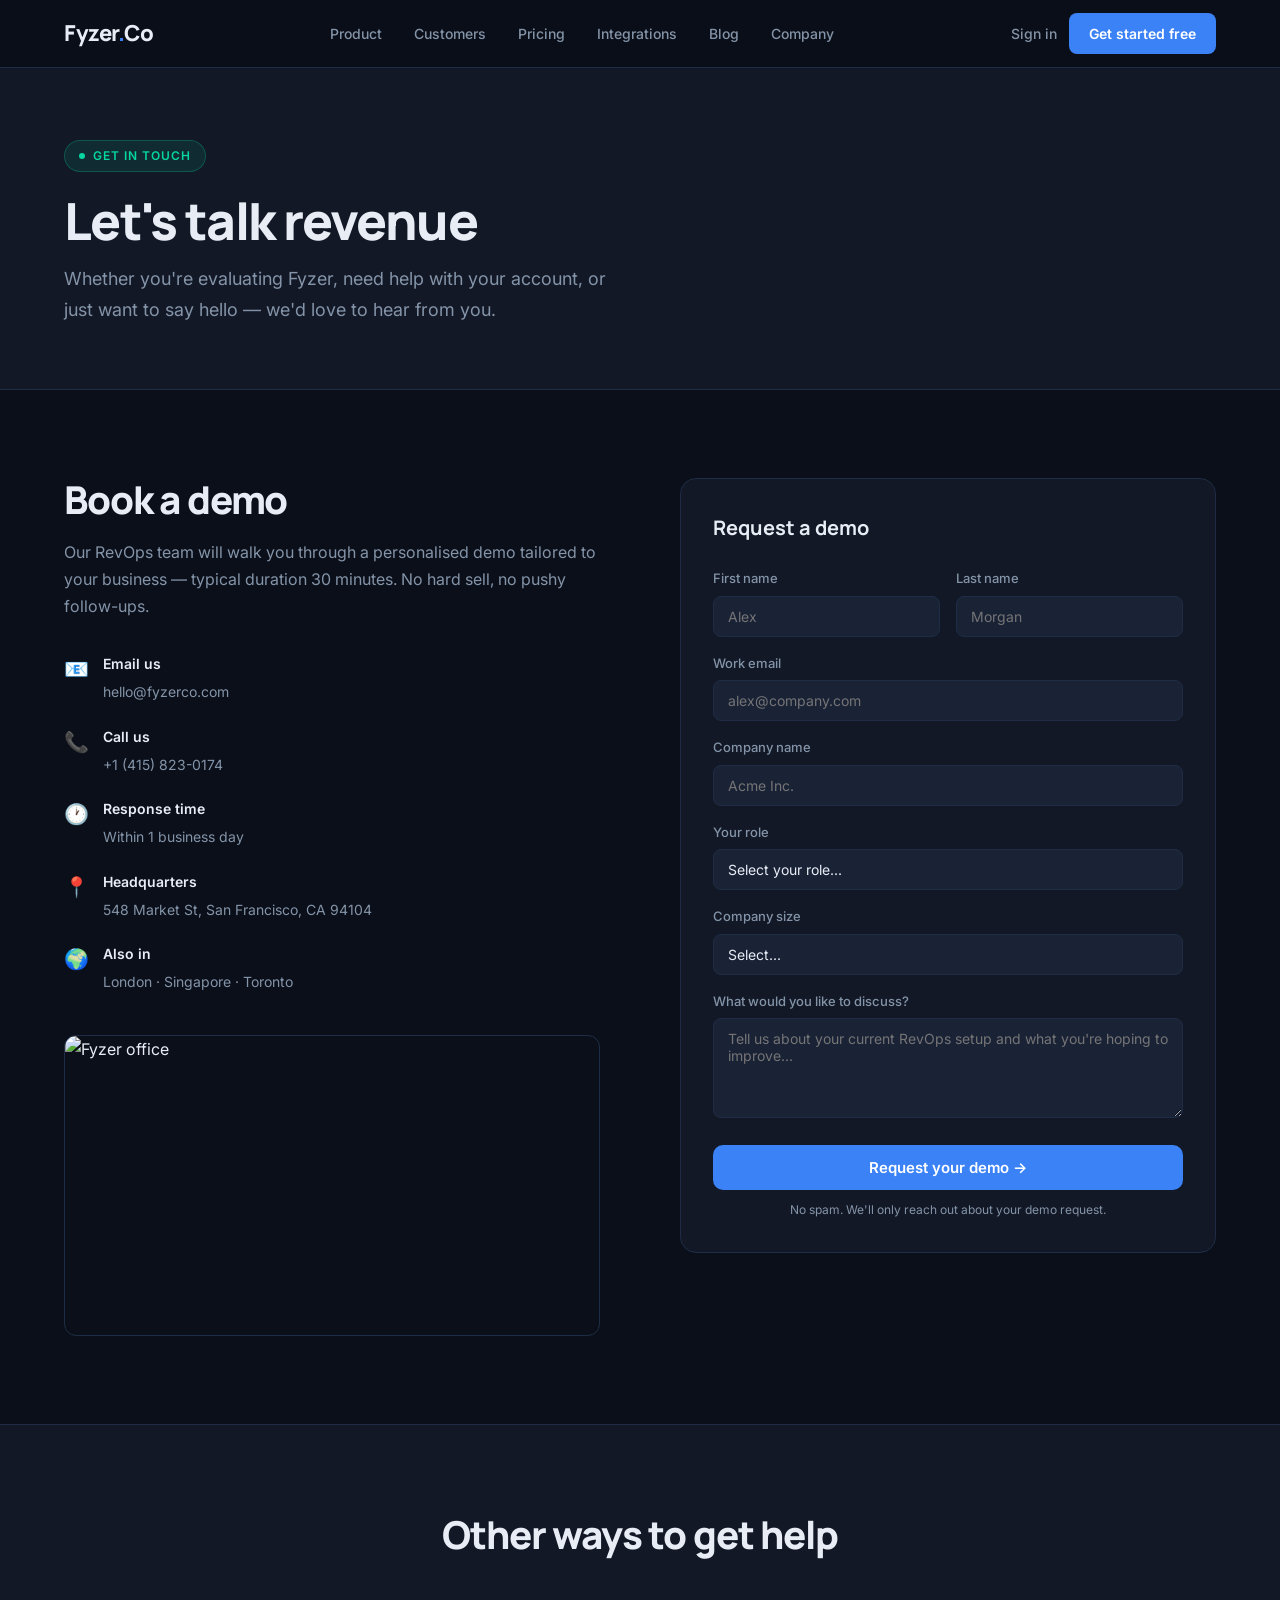
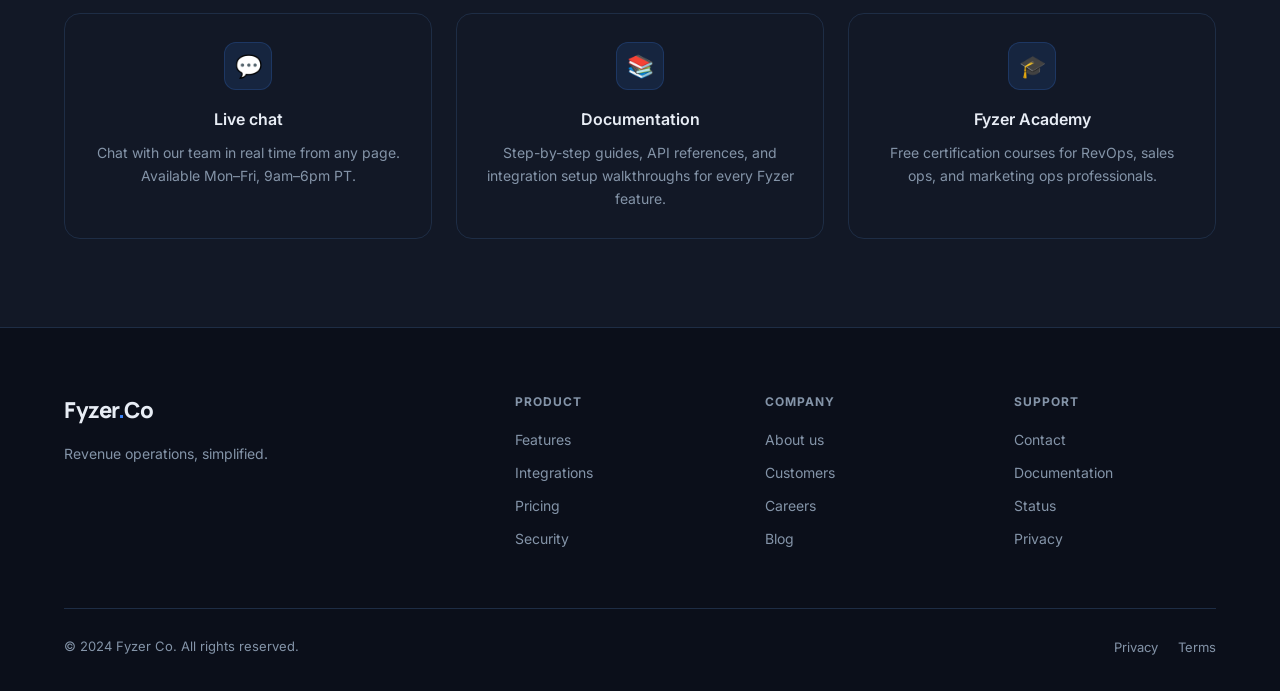
==== contact.html @ ff18b9e4 "Add files via upload" ====
<!DOCTYPE html>
<html lang="en">
<head>
<meta charset="UTF-8"><meta name="viewport" content="width=device-width,initial-scale=1.0">
<title>Contact — Fyzer Co</title>
<link rel="preconnect" href="https://fonts.googleapis.com">
<link rel="stylesheet" href="https://fonts.googleapis.com/css2?family=Inter:wght@400;500;600&family=Manrope:wght@700;800&display=swap">
<link rel="stylesheet" href="styles.css">
</head>
<body>
<nav>
  <a href="index.html" class="logo">Fyzer<span class="dot">.</span>Co</a>
  <div class="nav-center">
    <a href="product.html">Product</a><a href="customers.html">Customers</a><a href="pricing.html">Pricing</a><a href="integrations.html">Integrations</a><a href="blog.html">Blog</a><a href="about.html">Company</a>
  </div>
  <div class="nav-right"><a href="contact.html" class="btn-text">Sign in</a><a href="contact.html" class="btn-accent">Get started free</a></div>
</nav>

<div class="page-hero">
  <div class="page-hero-inner">
    <div class="pill pill-green" style="margin-bottom:20px">Get in touch</div>
    <h1>Let's talk revenue</h1>
    <p>Whether you're evaluating Fyzer, need help with your account, or just want to say hello — we'd love to hear from you.</p>
  </div>
</div>

<section>
  <div class="section-inner">
    <div class="contact-wrap">
      <div class="contact-left">
        <h2 class="section-title">Book a demo</h2>
        <p>Our RevOps team will walk you through a personalised demo tailored to your business — typical duration 30 minutes. No hard sell, no pushy follow-ups.</p>
        <div class="contact-detail">
          <span class="contact-detail-icon">📧</span>
          <div class="contact-detail-text"><strong>Email us</strong><span>hello@fyzerco.com</span></div>
        </div>
        <div class="contact-detail">
          <span class="contact-detail-icon">📞</span>
          <div class="contact-detail-text"><strong>Call us</strong><span>+1 (415) 823-0174</span></div>
        </div>
        <div class="contact-detail">
          <span class="contact-detail-icon">🕐</span>
          <div class="contact-detail-text"><strong>Response time</strong><span>Within 1 business day</span></div>
        </div>
        <div class="contact-detail">
          <span class="contact-detail-icon">📍</span>
          <div class="contact-detail-text"><strong>Headquarters</strong><span>548 Market St, San Francisco, CA 94104</span></div>
        </div>
        <div class="contact-detail">
          <span class="contact-detail-icon">🌍</span>
          <div class="contact-detail-text"><strong>Also in</strong><span>London · Singapore · Toronto</span></div>
        </div>
        <div style="margin-top:40px">
          <img src="https://images.unsplash.com/photo-1497366216548-37526070297c?w=600&q=80&auto=format&fit=crop" alt="Fyzer office" style="border-radius:12px;width:100%;aspect-ratio:16/9;object-fit:cover;border:1px solid var(--border)">
        </div>
      </div>
      <div>
        <div class="form-box">
          <div id="form-wrap">
            <h3 style="font-family:var(--hf);font-size:20px;font-weight:700;margin-bottom:24px">Request a demo</h3>
            <div class="form-row">
              <div class="field"><label for="fname">First name</label><input type="text" id="fname" placeholder="Alex"></div>
              <div class="field"><label for="lname">Last name</label><input type="text" id="lname" placeholder="Morgan"></div>
            </div>
            <div class="field"><label for="email">Work email</label><input type="email" id="email" placeholder="alex@company.com"></div>
            <div class="field"><label for="company">Company name</label><input type="text" id="company" placeholder="Acme Inc."></div>
            <div class="field"><label for="role">Your role</label>
              <select id="role"><option value="">Select your role...</option><option>VP / Director of Sales</option><option>VP / Director of Marketing</option><option>Revenue Operations</option><option>Sales Operations</option><option>Marketing Operations</option><option>CEO / Founder</option><option>Other</option></select>
            </div>
            <div class="field"><label for="size">Company size</label>
              <select id="size"><option value="">Select...</option><option>1–25 employees</option><option>26–100 employees</option><option>101–500 employees</option><option>500+ employees</option></select>
            </div>
            <div class="field"><label for="message">What would you like to discuss?</label><textarea id="message" placeholder="Tell us about your current RevOps setup and what you're hoping to improve..."></textarea></div>
            <button class="form-submit" onclick="handleSubmit(event)">Request your demo &rarr;</button>
            <p class="form-note">No spam. We'll only reach out about your demo request.</p>
          </div>
          <div class="form-success" id="form-success">
            <div style="font-size:40px;margin-bottom:16px">✅</div>
            <div style="font-size:18px;font-weight:600;margin-bottom:8px">Demo request received</div>
            <div style="font-size:14px;color:var(--muted)">A member of our team will reach out within 1 business day to confirm your booking.</div>
          </div>
        </div>
      </div>
    </div>
  </div>
</section>

<section style="background:var(--surface);border-top:1px solid var(--border)">
  <div class="section-inner">
    <div class="section-header center"><h2 class="section-title">Other ways to get help</h2></div>
    <div class="grid-3">
      <div class="card" style="text-align:center"><div class="card-icon" style="margin:0 auto 16px">💬</div><div class="card-title">Live chat</div><div class="card-desc">Chat with our team in real time from any page. Available Mon–Fri, 9am–6pm PT.</div></div>
      <div class="card" style="text-align:center"><div class="card-icon" style="margin:0 auto 16px">📚</div><div class="card-title">Documentation</div><div class="card-desc">Step-by-step guides, API references, and integration setup walkthroughs for every Fyzer feature.</div></div>
      <div class="card" style="text-align:center"><div class="card-icon" style="margin:0 auto 16px">🎓</div><div class="card-title">Fyzer Academy</div><div class="card-desc">Free certification courses for RevOps, sales ops, and marketing ops professionals.</div></div>
    </div>
  </div>
</section>

<footer>
  <div class="footer-inner">
    <div class="footer-brand"><a href="index.html" class="logo">Fyzer<span class="dot">.</span>Co</a><p>Revenue operations, simplified.</p></div>
    <div class="footer-col"><h4>Product</h4><a href="product.html">Features</a><a href="integrations.html">Integrations</a><a href="pricing.html">Pricing</a><a href="security.html">Security</a></div>
    <div class="footer-col"><h4>Company</h4><a href="about.html">About us</a><a href="customers.html">Customers</a><a href="careers.html">Careers</a><a href="blog.html">Blog</a></div>
    <div class="footer-col"><h4>Support</h4><a href="contact.html">Contact</a><a href="#">Documentation</a><a href="#">Status</a><a href="#">Privacy</a></div>
  </div>
  <div class="footer-bottom"><span>&copy; 2024 Fyzer Co. All rights reserved.</span><div><a href="#">Privacy</a><a href="#">Terms</a></div></div>
</footer>
<script>
function handleSubmit(e){
  e.preventDefault();
  var email=document.getElementById('email').value.trim();
  if(!email){document.getElementById('email').focus();return;}
  document.getElementById('form-wrap').style.display='none';
  document.getElementById('form-success').style.display='block';
}
</script>
</body>
</html>
---- styles.css ----
:root{--bg:#0b0f1a;--surface:#121826;--surface2:#1a2236;--surface3:#202d42;--border:#1e2d45;--text:#e8edf5;--muted:#8494a8;--accent:#3b82f6;--accent-h:#2563eb;--accent2:#06d6a0;--red:#ef4444;--yellow:#f59e0b;--hf:'Manrope',sans-serif;--bf:'Inter',system-ui,sans-serif}
*,*::before,*::after{box-sizing:border-box;margin:0;padding:0}
html{scroll-behavior:smooth}
body{background:var(--bg);color:var(--text);font-family:var(--bf);font-size:16px;line-height:1.65;-webkit-font-smoothing:antialiased}
a{color:inherit;text-decoration:none}
img{max-width:100%;display:block}

/* NAV */
nav{position:sticky;top:0;z-index:200;display:flex;align-items:center;justify-content:space-between;padding:0 5vw;height:68px;background:rgba(11,15,26,0.95);backdrop-filter:blur(16px);border-bottom:1px solid var(--border)}
.logo{font-family:var(--hf);font-size:22px;font-weight:800;letter-spacing:-0.02em;white-space:nowrap}
.logo .dot{color:var(--accent)}
.nav-center{display:flex;align-items:center;gap:8px}
.nav-center a{font-size:14px;font-weight:500;color:var(--muted);padding:6px 12px;border-radius:6px;transition:color .15s,background .15s;white-space:nowrap}
.nav-center a:hover{color:var(--text);background:var(--surface2)}
.nav-right{display:flex;align-items:center;gap:12px}
.btn-text{font-size:14px;font-weight:500;color:var(--muted);transition:color .15s}
.btn-text:hover{color:var(--text)}
.btn-accent{font-size:14px;font-weight:600;color:#fff;background:var(--accent);padding:9px 20px;border-radius:8px;transition:background .15s;white-space:nowrap}
.btn-accent:hover{background:var(--accent-h)}
.btn-outline{font-size:14px;font-weight:600;color:var(--accent);border:1px solid var(--accent);padding:9px 20px;border-radius:8px;transition:background .15s}
.btn-outline:hover{background:rgba(59,130,246,.08)}

/* HERO */
.hero{position:relative;min-height:600px;display:flex;align-items:center;overflow:hidden}
.hero-bg{position:absolute;inset:0;background-size:cover;background-position:center;filter:brightness(0.25)}
.hero-overlay{position:absolute;inset:0;background:linear-gradient(135deg,rgba(11,15,26,.85) 0%,rgba(11,15,26,.5) 100%)}
.hero-content{position:relative;z-index:1;padding:100px 5vw;max-width:760px}
.hero-content.center{text-align:center;max-width:860px;margin:0 auto;padding:120px 5vw}
.pill{display:inline-flex;align-items:center;gap:8px;font-size:12px;font-weight:600;letter-spacing:.08em;text-transform:uppercase;padding:5px 14px;border-radius:99px;margin-bottom:24px}
.pill-green{color:var(--accent2);background:rgba(6,214,160,.1);border:1px solid rgba(6,214,160,.25)}
.pill-blue{color:var(--accent);background:rgba(59,130,246,.1);border:1px solid rgba(59,130,246,.25)}
.pill::before{content:'';width:6px;height:6px;border-radius:50%;background:currentColor}
.hero h1{font-family:var(--hf);font-size:clamp(38px,5vw,64px);font-weight:800;line-height:1.08;letter-spacing:-.03em;margin-bottom:22px}
.hero h1 em{font-style:normal;color:var(--accent)}
.hero p{font-size:18px;color:rgba(232,237,245,.8);max-width:540px;line-height:1.7;margin-bottom:40px}
.hero-actions{display:flex;align-items:center;gap:16px;flex-wrap:wrap}
.btn-lg{font-size:16px;font-weight:600;color:#fff;background:var(--accent);padding:15px 32px;border-radius:10px;display:inline-flex;align-items:center;gap:8px;transition:background .15s,transform .15s}
.btn-lg:hover{background:var(--accent-h);transform:translateY(-1px)}
.btn-lg-ghost{font-size:16px;font-weight:500;color:rgba(232,237,245,.75);display:inline-flex;align-items:center;gap:8px;transition:color .15s}
.btn-lg-ghost:hover{color:var(--text)}
.hero-stats{display:flex;gap:40px;flex-wrap:wrap;margin-top:56px;padding-top:40px;border-top:1px solid rgba(255,255,255,.1)}
.hero-stat .num{font-family:var(--hf);font-size:32px;font-weight:800;color:var(--text)}
.hero-stat .lbl{font-size:13px;color:var(--muted);margin-top:2px}

/* PAGE HERO (simpler) */
.page-hero{background:var(--surface);border-bottom:1px solid var(--border);padding:72px 5vw 64px}
.page-hero-inner{max-width:1200px;margin:0 auto}
.page-hero h1{font-family:var(--hf);font-size:clamp(32px,4vw,52px);font-weight:800;letter-spacing:-.03em;line-height:1.1;margin-bottom:16px}
.page-hero p{font-size:18px;color:var(--muted);max-width:560px;line-height:1.7}

/* SECTIONS */
section{padding:88px 5vw}
.section-inner{max-width:1200px;margin:0 auto}
.section-header{margin-bottom:56px}
.section-header.center{text-align:center}
.section-header.center .section-sub{margin:0 auto}
.eyebrow{font-size:12px;font-weight:600;letter-spacing:.08em;text-transform:uppercase;color:var(--accent);margin-bottom:12px}
.section-title{font-family:var(--hf);font-size:clamp(26px,3vw,42px);font-weight:800;letter-spacing:-.03em;line-height:1.15;margin-bottom:16px}
.section-sub{font-size:17px;color:var(--muted);max-width:520px;line-height:1.7}

/* STATS BAR */
.stats-bar{background:var(--surface);border-top:1px solid var(--border);border-bottom:1px solid var(--border);padding:40px 5vw}
.stats-bar-inner{max-width:1200px;margin:0 auto;display:grid;grid-template-columns:repeat(4,1fr);gap:32px;text-align:center}
.stat-item .num{font-family:var(--hf);font-size:36px;font-weight:800;color:var(--text)}
.stat-item .lbl{font-size:14px;color:var(--muted);margin-top:4px}

/* LOGO STRIP */
.logo-strip{padding:32px 5vw;border-bottom:1px solid var(--border)}
.logo-strip-inner{max-width:1200px;margin:0 auto;display:flex;align-items:center;gap:48px;flex-wrap:wrap;justify-content:center}
.logo-strip-label{font-size:12px;font-weight:600;letter-spacing:.06em;text-transform:uppercase;color:var(--muted);white-space:nowrap}
.company-logo{font-family:var(--hf);font-size:15px;font-weight:800;color:var(--surface3);letter-spacing:-.02em;white-space:nowrap;transition:color .2s}
.company-logo:hover{color:var(--muted)}

/* CARDS */
.grid-3{display:grid;grid-template-columns:repeat(3,1fr);gap:24px}
.grid-2{display:grid;grid-template-columns:repeat(2,1fr);gap:32px}
.grid-4{display:grid;grid-template-columns:repeat(4,1fr);gap:20px}
.card{background:var(--surface);border:1px solid var(--border);border-radius:16px;padding:28px;transition:border-color .2s,transform .2s}
.card:hover{border-color:var(--accent);transform:translateY(-2px)}
.card-icon{width:48px;height:48px;border-radius:12px;background:rgba(59,130,246,.12);border:1px solid rgba(59,130,246,.2);display:flex;align-items:center;justify-content:center;font-size:22px;margin-bottom:18px}
.card-title{font-size:16px;font-weight:600;margin-bottom:8px}
.card-desc{font-size:14px;color:var(--muted);line-height:1.65}

/* FEATURE SPLIT */
.feature-split{display:grid;grid-template-columns:1fr 1fr;gap:72px;align-items:center}
.feature-split.reverse{direction:rtl}
.feature-split.reverse>*{direction:ltr}
.feature-img{border-radius:16px;overflow:hidden;border:1px solid var(--border);aspect-ratio:4/3;background:var(--surface)}
.feature-img img{width:100%;height:100%;object-fit:cover}
.feature-copy h3{font-family:var(--hf);font-size:clamp(22px,2.5vw,34px);font-weight:800;letter-spacing:-.03em;line-height:1.2;margin-bottom:16px}
.feature-copy p{font-size:16px;color:var(--muted);line-height:1.7;margin-bottom:24px}
.feature-list{list-style:none;display:flex;flex-direction:column;gap:10px}
.feature-list li{display:flex;align-items:flex-start;gap:10px;font-size:15px;color:var(--muted)}
.feature-list li::before{content:'✓';color:var(--accent2);font-weight:700;flex-shrink:0;margin-top:2px}

/* TESTIMONIALS */
.testimonial-card{background:var(--surface);border:1px solid var(--border);border-radius:16px;padding:28px}
.testimonial-text{font-size:15px;color:var(--text);line-height:1.7;margin-bottom:24px;font-style:italic}
.testimonial-author{display:flex;align-items:center;gap:12px}
.testimonial-avatar{width:44px;height:44px;border-radius:50%;object-fit:cover;flex-shrink:0}
.testimonial-name{font-size:14px;font-weight:600}
.testimonial-role{font-size:13px;color:var(--muted)}
.stars{color:#f59e0b;font-size:14px;margin-bottom:14px}

/* TEAM */
.team-card{text-align:center}
.team-avatar{width:100%;aspect-ratio:1;border-radius:16px;object-fit:cover;margin-bottom:16px;background:var(--surface2)}
.team-name{font-size:16px;font-weight:600;margin-bottom:4px}
.team-role{font-size:13px;color:var(--muted)}
.team-social{display:flex;justify-content:center;gap:12px;margin-top:12px}
.team-social a{font-size:13px;color:var(--muted);transition:color .15s}
.team-social a:hover{color:var(--accent)}

/* BLOG CARDS */
.blog-card{background:var(--surface);border:1px solid var(--border);border-radius:16px;overflow:hidden;transition:border-color .2s,transform .2s}
.blog-card:hover{border-color:var(--accent);transform:translateY(-2px)}
.blog-img{width:100%;aspect-ratio:16/9;object-fit:cover;background:var(--surface2)}
.blog-body{padding:24px}
.blog-cat{font-size:11px;font-weight:600;letter-spacing:.08em;text-transform:uppercase;color:var(--accent);margin-bottom:10px}
.blog-title{font-size:16px;font-weight:600;line-height:1.4;margin-bottom:10px;color:var(--text)}
.blog-excerpt{font-size:14px;color:var(--muted);line-height:1.6;margin-bottom:16px}
.blog-meta{font-size:12px;color:var(--muted);display:flex;align-items:center;gap:12px}

/* PRICING */
.pricing-card{background:var(--surface);border:1px solid var(--border);border-radius:20px;padding:32px;position:relative}
.pricing-card.featured{border-color:var(--accent);background:var(--surface2)}
.pricing-badge{position:absolute;top:-14px;left:50%;transform:translateX(-50%);background:var(--accent);color:#fff;font-size:12px;font-weight:700;padding:4px 16px;border-radius:99px;white-space:nowrap}
.pricing-tier{font-size:13px;font-weight:600;letter-spacing:.08em;text-transform:uppercase;color:var(--muted);margin-bottom:12px}
.pricing-price{font-family:var(--hf);font-size:48px;font-weight:800;line-height:1;margin-bottom:6px}
.pricing-price sup{font-size:24px;vertical-align:top;margin-top:10px;display:inline-block}
.pricing-period{font-size:14px;color:var(--muted);margin-bottom:20px}
.pricing-desc{font-size:14px;color:var(--muted);margin-bottom:28px;line-height:1.6}
.pricing-btn{display:block;text-align:center;padding:13px;border-radius:10px;font-size:15px;font-weight:600;margin-bottom:28px;transition:background .15s,color .15s}
.pricing-btn-primary{background:var(--accent);color:#fff}
.pricing-btn-primary:hover{background:var(--accent-h)}
.pricing-btn-secondary{background:var(--surface3);color:var(--text)}
.pricing-btn-secondary:hover{background:var(--border)}
.pricing-features{list-style:none;display:flex;flex-direction:column;gap:10px}
.pricing-features li{display:flex;align-items:center;gap:10px;font-size:14px;color:var(--muted)}
.pricing-features li::before{content:'✓';color:var(--accent2);font-weight:700;flex-shrink:0}

/* INTEGRATION LOGOS */
.integration-card{background:var(--surface);border:1px solid var(--border);border-radius:12px;padding:20px;display:flex;flex-direction:column;align-items:center;gap:10px;text-align:center;transition:border-color .2s}
.integration-card:hover{border-color:var(--accent)}
.int-icon{width:48px;height:48px;border-radius:10px;display:flex;align-items:center;justify-content:center;font-size:22px;margin-bottom:4px}
.int-name{font-size:13px;font-weight:600}
.int-cat{font-size:11px;color:var(--muted)}

/* CAREERS */
.job-card{background:var(--surface);border:1px solid var(--border);border-radius:12px;padding:24px;display:flex;align-items:center;justify-content:space-between;gap:24px;transition:border-color .2s}
.job-card:hover{border-color:var(--accent)}
.job-title{font-size:16px;font-weight:600;margin-bottom:6px}
.job-tags{display:flex;gap:8px;flex-wrap:wrap}
.job-tag{font-size:11px;font-weight:600;padding:3px 10px;border-radius:99px;background:var(--surface2);color:var(--muted);border:1px solid var(--border)}
.job-dept{font-size:12px;font-weight:600;letter-spacing:.06em;text-transform:uppercase;color:var(--accent);margin-bottom:8px}
.btn-apply{font-size:14px;font-weight:600;color:var(--accent);border:1px solid var(--accent);padding:8px 20px;border-radius:8px;white-space:nowrap;transition:background .15s}
.btn-apply:hover{background:rgba(59,130,246,.08)}

/* SECURITY BADGES */
.security-badge{background:var(--surface);border:1px solid var(--border);border-radius:16px;padding:28px;text-align:center}
.security-badge .icon{font-size:40px;margin-bottom:14px}
.security-badge h4{font-size:15px;font-weight:600;margin-bottom:8px}
.security-badge p{font-size:13px;color:var(--muted);line-height:1.6}

/* CTA SECTION */
.cta-section{background:var(--surface);border-top:1px solid var(--border);border-bottom:1px solid var(--border);padding:96px 5vw;text-align:center}
.cta-section h2{font-family:var(--hf);font-size:clamp(28px,3.5vw,48px);font-weight:800;letter-spacing:-.03em;margin-bottom:16px}
.cta-section p{font-size:18px;color:var(--muted);max-width:480px;margin:0 auto 40px}

/* CONTACT FORM */
.contact-wrap{display:grid;grid-template-columns:1fr 1fr;gap:80px;align-items:start}
.contact-left p{font-size:16px;color:var(--muted);line-height:1.7;margin-top:14px;margin-bottom:32px}
.contact-detail{display:flex;align-items:flex-start;gap:14px;margin-bottom:20px}
.contact-detail-icon{font-size:20px;flex-shrink:0;margin-top:1px}
.contact-detail-text strong{display:block;font-size:14px;font-weight:600;margin-bottom:3px}
.contact-detail-text span{font-size:14px;color:var(--muted)}
.form-box{background:var(--surface);border:1px solid var(--border);border-radius:16px;padding:32px}
.field{margin-bottom:16px}
.field label{display:block;font-size:13px;font-weight:500;color:var(--muted);margin-bottom:6px}
.field input,.field select,.field textarea{width:100%;background:var(--surface2);border:1px solid var(--border);border-radius:8px;padding:11px 14px;font-size:14px;color:var(--text);font-family:var(--bf);outline:none;transition:border-color .15s;-webkit-appearance:none}
.field input:focus,.field select:focus,.field textarea:focus{border-color:var(--accent)}
.field textarea{resize:vertical;min-height:100px}
.field select option{background:var(--surface2)}
.form-row{display:grid;grid-template-columns:1fr 1fr;gap:16px}
.form-submit{width:100%;padding:13px;font-size:15px;font-weight:600;color:#fff;background:var(--accent);border:none;border-radius:10px;cursor:pointer;font-family:var(--bf);transition:background .15s;margin-top:4px}
.form-submit:hover{background:var(--accent-h)}
.form-note{font-size:12px;color:var(--muted);text-align:center;margin-top:10px}
.form-success{display:none;text-align:center;padding:32px;color:var(--accent2);font-size:16px;font-weight:500}

/* FOOTER */
footer{border-top:1px solid var(--border);padding:64px 5vw 32px}
.footer-inner{max-width:1200px;margin:0 auto;display:grid;grid-template-columns:2fr 1fr 1fr 1fr;gap:48px;margin-bottom:48px}
.footer-brand .logo{display:inline-block;margin-bottom:14px}
.footer-brand p{font-size:14px;color:var(--muted);line-height:1.7;max-width:220px}
.footer-col h4{font-size:12px;font-weight:700;letter-spacing:.08em;text-transform:uppercase;color:var(--muted);margin-bottom:16px}
.footer-col a{display:block;font-size:14px;color:var(--muted);margin-bottom:10px;transition:color .15s}
.footer-col a:hover{color:var(--text)}
.footer-bottom{max-width:1200px;margin:0 auto;padding-top:24px;border-top:1px solid var(--border);display:flex;align-items:center;justify-content:space-between;flex-wrap:wrap;gap:12px}
.footer-bottom span{font-size:13px;color:var(--muted)}
.footer-bottom a{font-size:13px;color:var(--muted);margin-left:20px;transition:color .15s}
.footer-bottom a:hover{color:var(--text)}

/* ALERT/NOTICE */
.notice{background:rgba(59,130,246,.08);border:1px solid rgba(59,130,246,.2);border-radius:10px;padding:14px 18px;font-size:14px;color:var(--muted);margin-bottom:32px}

/* RESPONSIVE */
@media(max-width:1024px){
  .grid-4{grid-template-columns:repeat(2,1fr)}
  .footer-inner{grid-template-columns:1fr 1fr}
}
@media(max-width:900px){
  .nav-center{display:none}
  .grid-3{grid-template-columns:1fr}
  .grid-2{grid-template-columns:1fr}
  .feature-split{grid-template-columns:1fr;gap:40px}
  .feature-split.reverse{direction:ltr}
  .contact-wrap{grid-template-columns:1fr;gap:40px}
  .stats-bar-inner{grid-template-columns:repeat(2,1fr)}
  .footer-inner{grid-template-columns:1fr 1fr}
  .hero-stats{gap:24px}
  .job-card{flex-direction:column;align-items:flex-start}
}
@media(max-width:600px){
  nav{padding:0 16px}
  section{padding:64px 16px}
  .page-hero{padding:52px 16px 48px}
  .logo-strip{padding:24px 16px}
  .stats-bar{padding:32px 16px}
  .stats-bar-inner{grid-template-columns:1fr 1fr}
  .grid-4{grid-template-columns:1fr 1fr}
  .form-row{grid-template-columns:1fr}
  footer{padding:48px 16px 24px}
  .footer-inner{grid-template-columns:1fr}
  .footer-bottom{flex-direction:column;align-items:flex-start}
  .cta-section{padding:64px 16px}
  .hero-content{padding:80px 16px}
  .pricing-card{padding:24px}
}
@media(prefers-reduced-motion:reduce){*{transition:none!important}}
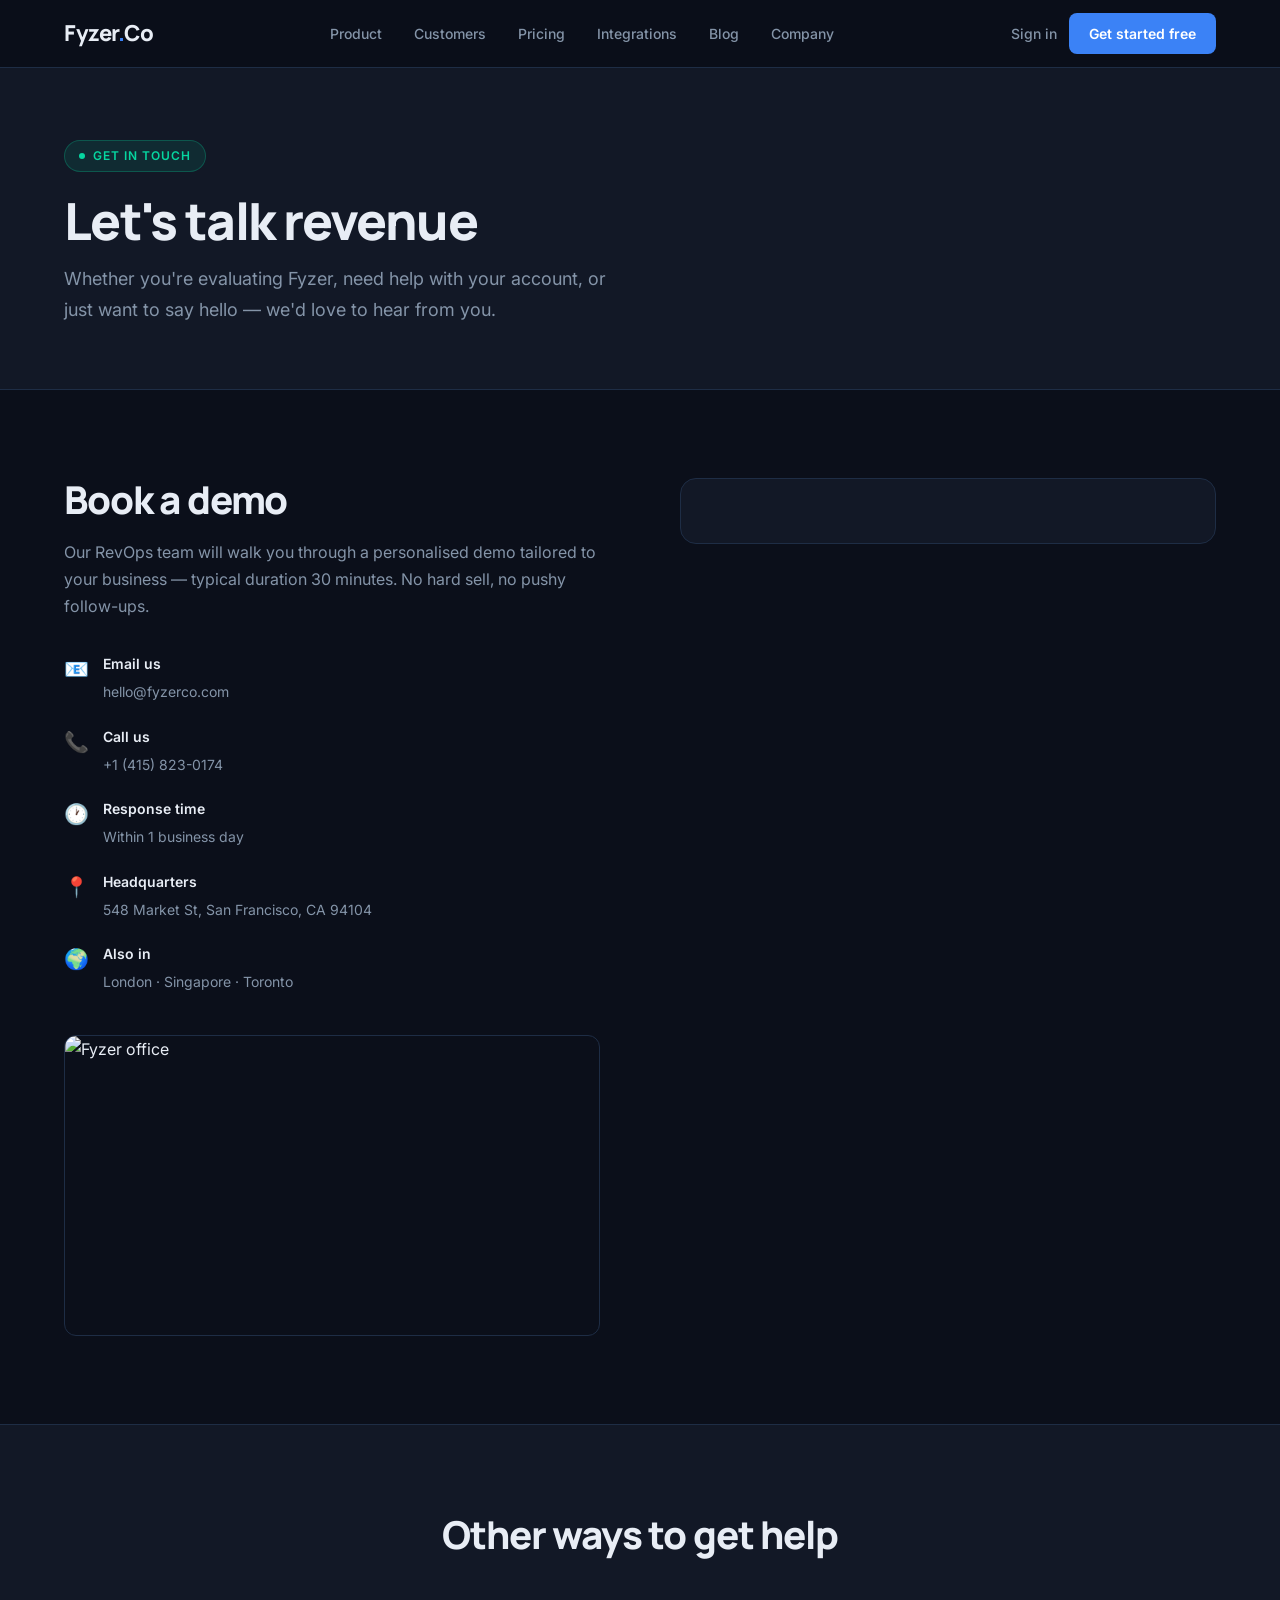
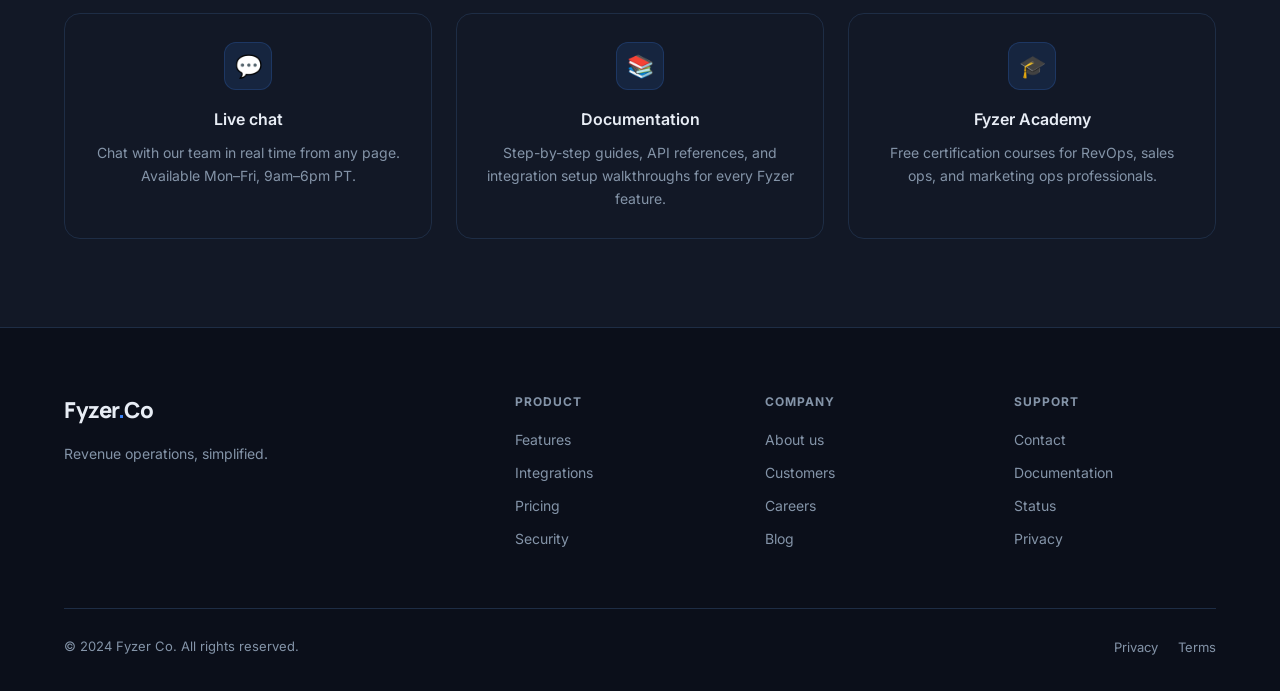
==== commit f52a22e5: "Add files via upload" ====
--- a/contact.html
+++ b/contact.html
@@ -56,29 +56,8 @@
       </div>
       <div>
         <div class="form-box">
-          <div id="form-wrap">
-            <h3 style="font-family:var(--hf);font-size:20px;font-weight:700;margin-bottom:24px">Request a demo</h3>
-            <div class="form-row">
-              <div class="field"><label for="fname">First name</label><input type="text" id="fname" placeholder="Alex"></div>
-              <div class="field"><label for="lname">Last name</label><input type="text" id="lname" placeholder="Morgan"></div>
-            </div>
-            <div class="field"><label for="email">Work email</label><input type="email" id="email" placeholder="alex@company.com"></div>
-            <div class="field"><label for="company">Company name</label><input type="text" id="company" placeholder="Acme Inc."></div>
-            <div class="field"><label for="role">Your role</label>
-              <select id="role"><option value="">Select your role...</option><option>VP / Director of Sales</option><option>VP / Director of Marketing</option><option>Revenue Operations</option><option>Sales Operations</option><option>Marketing Operations</option><option>CEO / Founder</option><option>Other</option></select>
-            </div>
-            <div class="field"><label for="size">Company size</label>
-              <select id="size"><option value="">Select...</option><option>1–25 employees</option><option>26–100 employees</option><option>101–500 employees</option><option>500+ employees</option></select>
-            </div>
-            <div class="field"><label for="message">What would you like to discuss?</label><textarea id="message" placeholder="Tell us about your current RevOps setup and what you're hoping to improve..."></textarea></div>
-            <button class="form-submit" onclick="handleSubmit(event)">Request your demo &rarr;</button>
-            <p class="form-note">No spam. We'll only reach out about your demo request.</p>
-          </div>
-          <div class="form-success" id="form-success">
-            <div style="font-size:40px;margin-bottom:16px">✅</div>
-            <div style="font-size:18px;font-weight:600;margin-bottom:8px">Demo request received</div>
-            <div style="font-size:14px;color:var(--muted)">A member of our team will reach out within 1 business day to confirm your booking.</div>
-          </div>
+          <script src="https://js-eu1.hsforms.net/forms/embed/149515750.js" defer></script>
+          <div class="hs-form-frame" data-region="eu1" data-form-id="0dadbd17-4167-431d-bf16-059720eba650" data-portal-id="149515750"></div>
         </div>
       </div>
     </div>
@@ -105,14 +84,5 @@
   </div>
   <div class="footer-bottom"><span>&copy; 2024 Fyzer Co. All rights reserved.</span><div><a href="#">Privacy</a><a href="#">Terms</a></div></div>
 </footer>
-<script>
-function handleSubmit(e){
-  e.preventDefault();
-  var email=document.getElementById('email').value.trim();
-  if(!email){document.getElementById('email').focus();return;}
-  document.getElementById('form-wrap').style.display='none';
-  document.getElementById('form-success').style.display='block';
-}
-</script>
 </body>
 </html>
